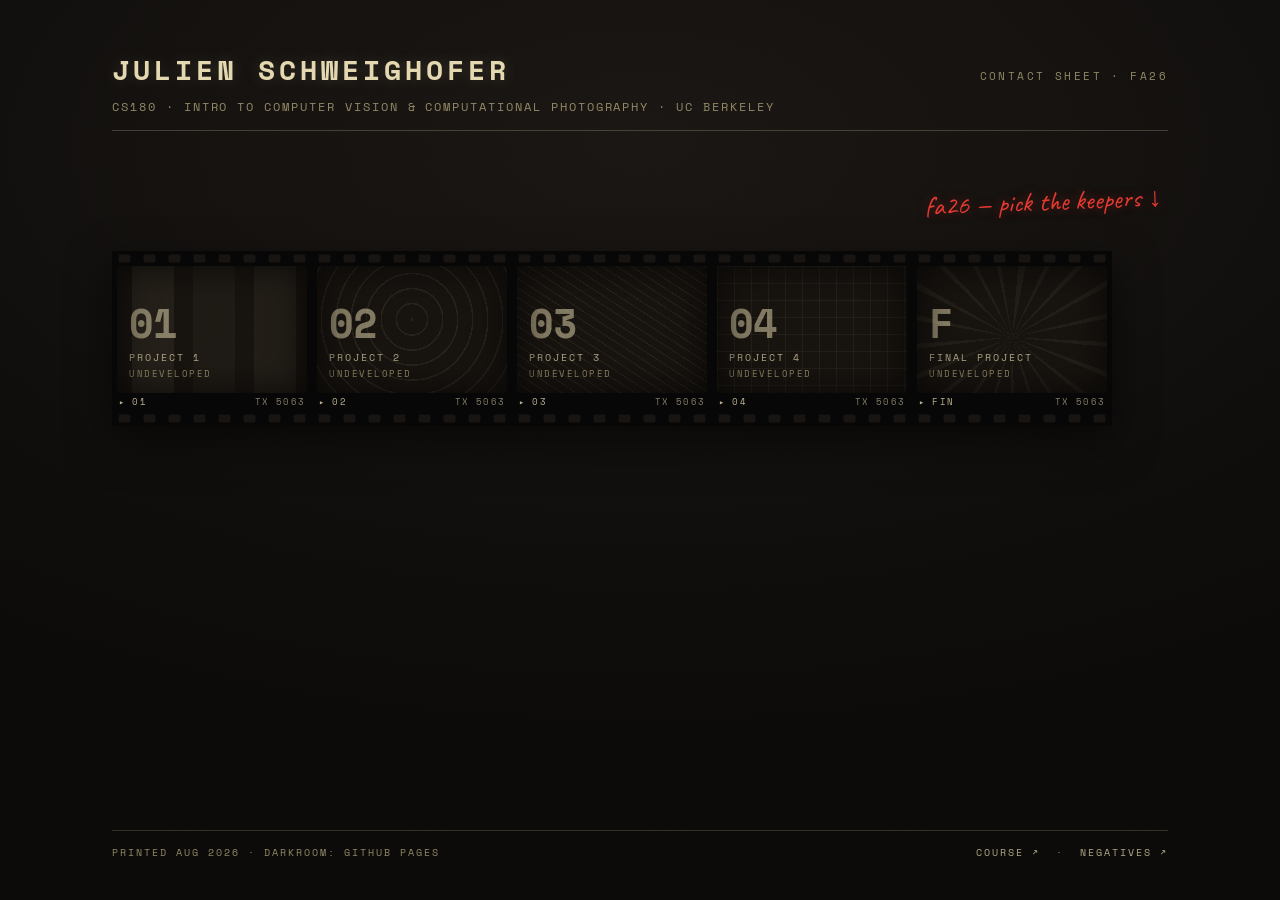
==== index.html @ dc03d8b8 "Add contact-sheet portfolio site for CS180 (landing + project placeholders) Co-Authored-By: Claude F" ====
<!doctype html>
<html lang="en">
<head>
<meta charset="utf-8">
<meta name="viewport" content="width=device-width, initial-scale=1">
<title>Julien Schweighofer · CS180</title>
<meta name="description" content="CS180 — Intro to Computer Vision &amp; Computational Photography (UC Berkeley, Fall 2026). Project portfolio of Julien Schweighofer.">
<link rel="icon" href="data:image/svg+xml,%3Csvg xmlns='http://www.w3.org/2000/svg' viewBox='0 0 32 32'%3E%3Crect width='32' height='32' rx='5' fill='%230e0d0b'/%3E%3Crect x='5' y='9' width='22' height='15' rx='2' fill='none' stroke='%23e3d7ae' stroke-width='2'/%3E%3Ccircle cx='25.5' cy='7' r='3.6' fill='%23e2382f'/%3E%3C/svg%3E">
<link rel="preconnect" href="https://fonts.googleapis.com">
<link rel="preconnect" href="https://fonts.gstatic.com" crossorigin>
<link href="https://fonts.googleapis.com/css2?family=Caveat:wght@600&family=Space+Mono:ital,wght@0,400;0,700;1,400&display=swap" rel="stylesheet">
<link rel="stylesheet" href="assets/style.css">
</head>
<body class="home">
<div class="sheet">

  <header class="masthead">
    <div class="row1">
      <h1>Julien Schweighofer</h1>
      <span class="sheetno">Contact sheet · FA26</span>
    </div>
    <p class="course">CS180 · Intro to Computer Vision &amp; Computational Photography · UC Berkeley</p>
  </header>

  <span class="scrawl" aria-hidden="true">fa26 — pick the keepers ↓</span>

  <!-- To retitle a frame once a project releases, edit its .label text
       (and swap the .status from "Undeveloped" to e.g. "Developed Sep 12"). -->
  <nav class="strip" aria-label="Projects">

    <a class="frame f1" href="1/" aria-label="Project 1 writeup">
      <span class="rail" aria-hidden="true"></span>
      <span class="pic">
        <svg class="mark" viewBox="0 0 200 140" preserveAspectRatio="none" aria-hidden="true">
          <path pathLength="100" d="M99 13 C 150 6 189 30 187 66 C 185 105 149 129 97 127 C 47 125 11 103 13 65 C 15 30 55 19 110 15"/>
        </svg>
        <span class="meta">
          <span class="num">01</span>
          <span class="label">Project 1</span>
          <span class="status">Undeveloped</span>
        </span>
      </span>
      <span class="edgeline" aria-hidden="true"><b>▸ 01</b><span>TX&nbsp;5063</span></span>
      <span class="rail" aria-hidden="true"></span>
    </a>

    <a class="frame f2" href="2/" aria-label="Project 2 writeup">
      <span class="rail" aria-hidden="true"></span>
      <span class="pic">
        <svg class="mark" viewBox="0 0 200 140" preserveAspectRatio="none" aria-hidden="true">
          <path pathLength="100" d="M99 13 C 150 6 189 30 187 66 C 185 105 149 129 97 127 C 47 125 11 103 13 65 C 15 30 55 19 110 15"/>
        </svg>
        <span class="meta">
          <span class="num">02</span>
          <span class="label">Project 2</span>
          <span class="status">Undeveloped</span>
        </span>
      </span>
      <span class="edgeline" aria-hidden="true"><b>▸ 02</b><span>TX&nbsp;5063</span></span>
      <span class="rail" aria-hidden="true"></span>
    </a>

    <a class="frame f3" href="3/" aria-label="Project 3 writeup">
      <span class="rail" aria-hidden="true"></span>
      <span class="pic">
        <svg class="mark" viewBox="0 0 200 140" preserveAspectRatio="none" aria-hidden="true">
          <path pathLength="100" d="M99 13 C 150 6 189 30 187 66 C 185 105 149 129 97 127 C 47 125 11 103 13 65 C 15 30 55 19 110 15"/>
        </svg>
        <span class="meta">
          <span class="num">03</span>
          <span class="label">Project 3</span>
          <span class="status">Undeveloped</span>
        </span>
      </span>
      <span class="edgeline" aria-hidden="true"><b>▸ 03</b><span>TX&nbsp;5063</span></span>
      <span class="rail" aria-hidden="true"></span>
    </a>

    <a class="frame f4" href="4/" aria-label="Project 4 writeup">
      <span class="rail" aria-hidden="true"></span>
      <span class="pic">
        <svg class="mark" viewBox="0 0 200 140" preserveAspectRatio="none" aria-hidden="true">
          <path pathLength="100" d="M99 13 C 150 6 189 30 187 66 C 185 105 149 129 97 127 C 47 125 11 103 13 65 C 15 30 55 19 110 15"/>
        </svg>
        <span class="meta">
          <span class="num">04</span>
          <span class="label">Project 4</span>
          <span class="status">Undeveloped</span>
        </span>
      </span>
      <span class="edgeline" aria-hidden="true"><b>▸ 04</b><span>TX&nbsp;5063</span></span>
      <span class="rail" aria-hidden="true"></span>
    </a>

    <a class="frame ff" href="final/" aria-label="Final project writeup">
      <span class="rail" aria-hidden="true"></span>
      <span class="pic">
        <svg class="mark" viewBox="0 0 200 140" preserveAspectRatio="none" aria-hidden="true">
          <path pathLength="100" d="M99 13 C 150 6 189 30 187 66 C 185 105 149 129 97 127 C 47 125 11 103 13 65 C 15 30 55 19 110 15"/>
        </svg>
        <span class="meta">
          <span class="num">F</span>
          <span class="label">Final project</span>
          <span class="status">Undeveloped</span>
        </span>
      </span>
      <span class="edgeline" aria-hidden="true"><b>▸ FIN</b><span>TX&nbsp;5063</span></span>
      <span class="rail" aria-hidden="true"></span>
    </a>

  </nav>

  <footer>
    <span>Printed Aug 2026 · Darkroom: GitHub Pages</span>
    <span>
      <a href="https://cal-cs180.github.io/fa26/" rel="noopener">Course ↗</a>
      &nbsp;·&nbsp;
      <a href="https://github.com/redcurryeater/redcurryeater.github.io" rel="noopener">Negatives ↗</a>
    </span>
  </footer>

</div>
</body>
</html>
---- assets/style.css ----
/* ————————————————————————————————————————————————————————
   CS180 · contact sheet
   Negatives on a light table: film black, Kodak-cream edge
   print, Space Mono markings, one red china marker.
   ———————————————————————————————————————————————————————— */

:root {
  --table: #0b0a09;      /* the darkroom */
  --glow: #1a1613;       /* light-table glow */
  --film: #070606;       /* strip base */
  --neg: #16120e;        /* undeveloped frame */
  --neg-hot: #201a13;    /* frame under the loupe */
  --cream: #e3d7ae;      /* edge print */
  --cream-dim: #8f8563;
  --red: #e2382f;        /* china marker / safelight */
}

* { box-sizing: border-box; }
html { color-scheme: dark; }

body {
  margin: 0;
  min-height: 100vh;
  font: 400 15px/1.55 "Space Mono", "Courier New", monospace;
  color: var(--cream);
  background: var(--table) radial-gradient(120% 90% at 50% 16%, var(--glow), var(--table) 72%);
  background-attachment: fixed;
  overflow-x: hidden;
}

/* film grain, flickering */
body::after {
  content: "";
  position: fixed;
  inset: -60%;
  pointer-events: none;
  z-index: 99;
  background: url("data:image/svg+xml,%3Csvg xmlns='http://www.w3.org/2000/svg' width='240' height='240'%3E%3Cfilter id='n'%3E%3CfeTurbulence type='fractalNoise' baseFrequency='0.8' numOctaves='3' stitchTiles='stitch'/%3E%3CfeColorMatrix type='saturate' values='0'/%3E%3C/filter%3E%3Crect width='240' height='240' filter='url(%23n)'/%3E%3C/svg%3E");
  opacity: .13;
  mix-blend-mode: overlay;
  animation: grain .9s steps(1) infinite;
}

@keyframes grain {
  0%, 100% { transform: translate(0, 0); }
  13% { transform: translate(-2%, 3%); }
  25% { transform: translate(3%, -2%); }
  38% { transform: translate(-3%, -3%); }
  50% { transform: translate(2%, 2%); }
  63% { transform: translate(-2%, 1%); }
  75% { transform: translate(3%, 3%); }
  88% { transform: translate(-1%, -2%); }
}

::selection { background: var(--red); color: var(--table); }

a { color: inherit; text-decoration: none; }

.sheet {
  max-width: 1120px;
  margin: 0 auto;
  padding: clamp(22px, 4vw, 48px) clamp(16px, 3vw, 32px) 40px;
  display: flex;
  flex-direction: column;
  min-height: 100vh;
}

/* ——— masthead: film edge-print ——— */

.masthead {
  border-bottom: 1px solid rgba(227, 215, 174, .22);
  padding-bottom: 14px;
}

.masthead .row1 {
  display: flex;
  justify-content: space-between;
  align-items: baseline;
  gap: 8px 20px;
  flex-wrap: wrap;
}

h1 {
  margin: 0;
  font-size: clamp(19px, 2.6vw, 28px);
  font-weight: 700;
  letter-spacing: .14em;
  text-transform: uppercase;
  text-shadow: 0 0 16px rgba(227, 215, 174, .18);
}

h1 a:hover { color: var(--red); }

.sheetno {
  font-size: 11px;
  letter-spacing: .22em;
  text-transform: uppercase;
  color: var(--cream-dim);
  white-space: nowrap;
}

.course {
  margin: 7px 0 0;
  font-size: 11.5px;
  letter-spacing: .17em;
  text-transform: uppercase;
  color: var(--cream-dim);
}

/* ——— red grease-pencil scrawl ——— */

.scrawl {
  font-family: Caveat, cursive;
  font-size: clamp(21px, 2.4vw, 27px);
  line-height: 1.1;
  color: var(--red);
  text-shadow: 0 0 12px rgba(226, 56, 47, .35);
}

.home .scrawl {
  display: block;
  margin: clamp(30px, 8vh, 80px) 6px 12px;
  text-align: right;
  transform: rotate(-2.2deg);
}

/* ——— the strip ——— */

.strip {
  display: flex;
  flex-wrap: wrap;
  row-gap: 28px;
  column-gap: 0;
  margin: 6px 0 56px;
  filter: drop-shadow(0 16px 22px rgba(0, 0, 0, .55));
}

.frame {
  display: block;
  width: clamp(148px, 18vw, 200px);
  background: var(--film);
  position: relative;
}

.frame:focus-visible {
  outline: 1px dashed rgba(226, 56, 47, .7);
  outline-offset: 4px;
}

/* sprocket rails */
.rail {
  display: block;
  height: 15px;
  background-color: var(--film);
  background-image: url("data:image/svg+xml,%3Csvg xmlns='http://www.w3.org/2000/svg' width='25' height='15' viewBox='0 0 25 15'%3E%3Crect x='6.5' y='3.5' width='12' height='8' rx='2' fill='%23171310'/%3E%3C/svg%3E");
  background-repeat: repeat-x;
  background-position: left center;
  background-size: 25px 15px;
}

/* edge-print band under the image */
.edgeline {
  display: flex;
  justify-content: space-between;
  align-items: center;
  gap: 6px;
  padding: 2px 7px 3px;
  background: var(--film);
  font-size: 8.5px;
  letter-spacing: .14em;
  text-transform: uppercase;
  color: rgba(227, 215, 174, .55);
  white-space: nowrap;
}

.edgeline b { font-weight: 400; color: rgba(227, 215, 174, .8); }

/* the image area */
.pic {
  position: relative;
  display: flex;
  flex-direction: column;
  justify-content: flex-end;
  aspect-ratio: 3 / 2;
  margin: 0 5px;
  background: var(--neg);
  border-radius: 2px;
  overflow: hidden;
  transition: background .35s ease;
}

/* latent image, one per frame */
.pic::before {
  content: "";
  position: absolute;
  inset: 0;
  opacity: .15;
  transition: opacity .35s ease;
}

.f1 .pic::before {
  background: linear-gradient(90deg,
    transparent 0 8%, rgba(227, 215, 174, .42) 8% 30%,
    transparent 30% 40%, rgba(227, 215, 174, .24) 40% 62%,
    transparent 62% 72%, rgba(227, 215, 174, .34) 72% 94%,
    transparent 94%);
}

.f2 .pic::before {
  background: repeating-radial-gradient(circle at 50% 42%,
    rgba(227, 215, 174, .5) 0 1.5px, transparent 1.5px 15px);
}

.f3 .pic::before {
  background: repeating-linear-gradient(33deg,
    rgba(227, 215, 174, .45) 0 1px, transparent 1px 8px);
}

.f4 .pic::before {
  background:
    linear-gradient(rgba(227, 215, 174, .4) 1px, transparent 1px),
    linear-gradient(90deg, rgba(227, 215, 174, .4) 1px, transparent 1px);
  background-size: 17px 17px;
}

.ff .pic::before {
  background: repeating-conic-gradient(from 8deg at 50% 56%,
    rgba(227, 215, 174, .34) 0 3deg, transparent 3deg 17deg);
}

/* vignette */
.pic::after {
  content: "";
  position: absolute;
  inset: 0;
  pointer-events: none;
  box-shadow: inset 0 0 30px 6px rgba(0, 0, 0, .55);
}

.meta {
  position: relative;
  padding: 10px 12px 12px;
}

.num {
  display: block;
  font-size: clamp(30px, 3.4vw, 40px);
  font-weight: 700;
  line-height: 1;
  color: rgba(227, 215, 174, .5);
  transition: color .35s ease;
}

.label {
  display: block;
  margin-top: 7px;
  font-size: 10px;
  letter-spacing: .2em;
  text-transform: uppercase;
  color: rgba(227, 215, 174, .72);
}

.status {
  display: block;
  margin-top: 2px;
  font-size: 8.5px;
  letter-spacing: .18em;
  text-transform: uppercase;
  color: var(--cream-dim);
  transition: color .35s ease;
}

/* china-marker circle, drawn on hover */
.mark {
  position: absolute;
  inset: 3% 2%;
  width: 96%;
  height: 94%;
  overflow: visible;
  pointer-events: none;
  transform: rotate(-3deg);
  z-index: 3;
}

.mark path {
  fill: none;
  stroke: var(--red);
  stroke-width: 4.5px;
  stroke-linecap: round;
  vector-effect: non-scaling-stroke;
  stroke-dasharray: 100 100;
  stroke-dashoffset: 100;
  opacity: 0;
  filter: drop-shadow(0 0 6px rgba(226, 56, 47, .4));
  transition: stroke-dashoffset .5s ease, opacity .25s linear;
}

.frame:hover .pic,
.frame:focus-visible .pic { background: var(--neg-hot); }

.frame:hover .pic::before,
.frame:focus-visible .pic::before { opacity: .4; }

.frame:hover .num,
.frame:focus-visible .num { color: var(--cream); }

.frame:hover .status,
.frame:focus-visible .status { color: var(--red); }

.frame:hover .mark path,
.frame:focus-visible .mark path { stroke-dashoffset: 0; opacity: .92; }

/* ——— footer ——— */

footer {
  margin-top: auto;
  padding-top: 14px;
  border-top: 1px solid rgba(227, 215, 174, .18);
  display: flex;
  flex-wrap: wrap;
  gap: 8px 26px;
  justify-content: space-between;
  font-size: 10px;
  letter-spacing: .2em;
  text-transform: uppercase;
  color: var(--cream-dim);
}

footer a { color: rgba(227, 215, 174, .75); }
footer a:hover { color: var(--red); }

/* ——— project pages ——— */

.framepage h1 { font-size: 15px; letter-spacing: .18em; }

.back {
  display: inline-block;
  margin: 26px 0 30px;
  font-size: 11px;
  letter-spacing: .18em;
  text-transform: uppercase;
  color: var(--cream-dim);
}

.back:hover { color: var(--red); }

.framemeta {
  margin: 0 0 4px;
  font-size: 10.5px;
  letter-spacing: .2em;
  text-transform: uppercase;
  color: var(--cream-dim);
}

.framemeta b { font-weight: 400; color: var(--red); }

.frametitle {
  margin: 4px 0 30px;
  font-size: clamp(24px, 4vw, 34px);
  font-weight: 700;
  letter-spacing: .1em;
  text-transform: uppercase;
}

/* the single undeveloped plate */
.plate {
  max-width: 720px;
  filter: drop-shadow(0 16px 22px rgba(0, 0, 0, .55));
}

.plate .pic {
  justify-content: center;
  margin: 0 6px;
}

.dev {
  position: relative;
  text-align: center;
  padding: 24px;
}

.devline { margin: 0; font-size: 15px; color: rgba(227, 215, 174, .85); }

.devsub {
  margin: 10px auto 0;
  max-width: 40ch;
  font-size: 10.5px;
  letter-spacing: .12em;
  text-transform: uppercase;
  color: var(--cream-dim);
}

.dev .scrawl {
  display: inline-block;
  margin-top: 18px;
  transform: rotate(-3deg);
}

/* ——— writeup defaults, for when the frames develop ——— */

.writeup { max-width: 72ch; margin: 36px 0 56px; }

.writeup h2 {
  margin: 38px 0 12px;
  font-size: 17px;
  letter-spacing: .14em;
  text-transform: uppercase;
  border-bottom: 1px solid rgba(227, 215, 174, .2);
  padding-bottom: 6px;
}

.writeup h3 {
  margin: 26px 0 8px;
  font-size: 13.5px;
  letter-spacing: .12em;
  text-transform: uppercase;
  color: rgba(227, 215, 174, .85);
}

.writeup p { margin: 0 0 14px; color: rgba(227, 215, 174, .78); }

.writeup a {
  color: var(--cream);
  text-decoration: underline;
  text-underline-offset: 3px;
}

.writeup a:hover { color: var(--red); }

.writeup img {
  display: block;
  max-width: 100%;
  border: 1px solid rgba(227, 215, 174, .18);
  background: var(--film);
}

.writeup figure { margin: 24px 0; }

.writeup figcaption {
  margin-top: 8px;
  font-size: 10.5px;
  letter-spacing: .14em;
  text-transform: uppercase;
  color: var(--cream-dim);
}

.writeup code {
  background: rgba(227, 215, 174, .08);
  padding: 1px 5px;
  font-family: inherit;
}

/* ——— small screens ——— */

@media (max-width: 560px) {
  .frame { width: clamp(148px, 44vw, 240px); }
  .home .scrawl { text-align: left; transform: rotate(-1.6deg); }
}

@media (max-width: 660px) {
  .sheetno { display: none; }
}

@media (prefers-reduced-motion: reduce) {
  body::after { animation: none; }
  .pic, .pic::before, .num, .status, .mark path { transition: none; }
}
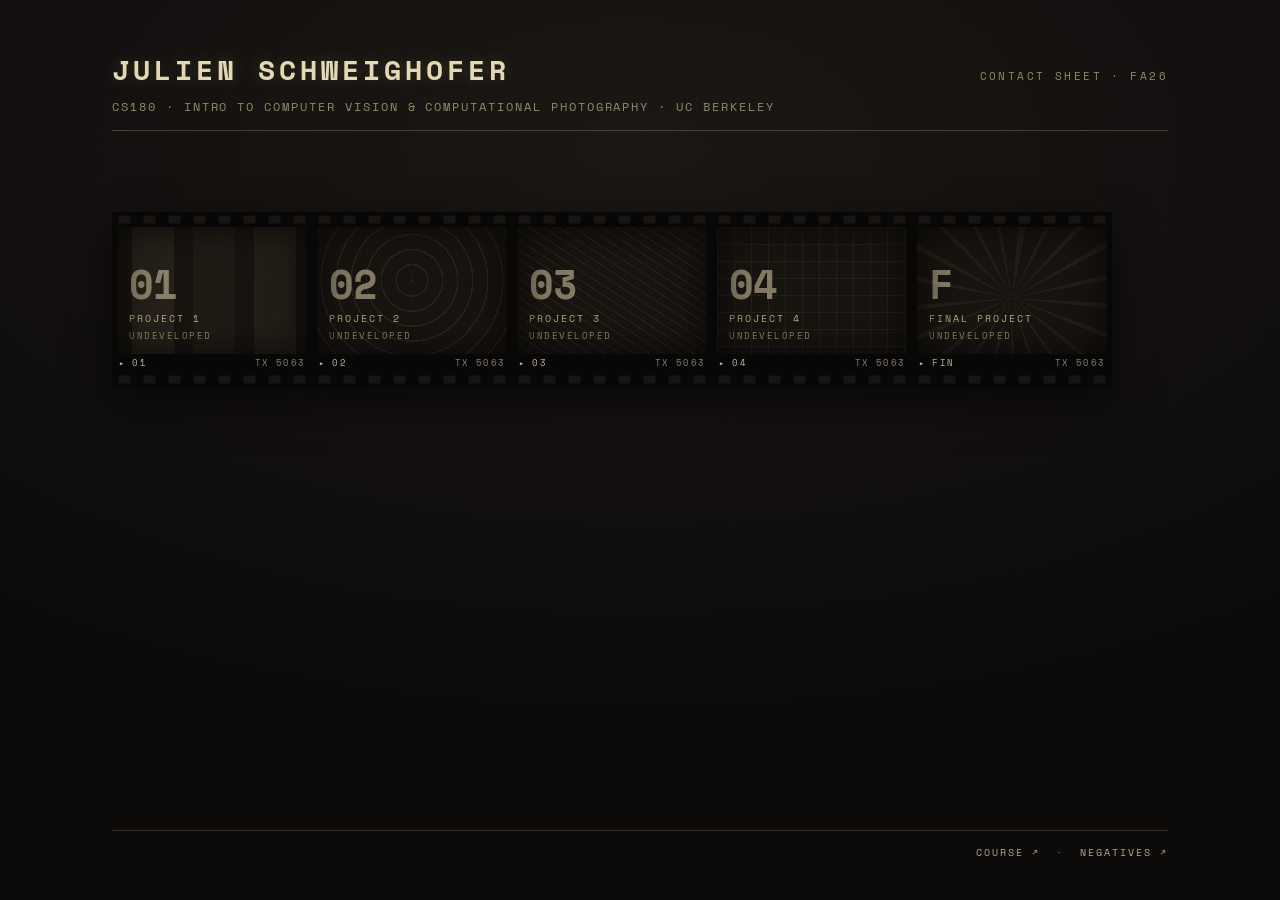
==== commit 4c1d3d2c: "" ====
--- a/index.html
+++ b/index.html
@@ -8,7 +8,7 @@
 <link rel="icon" href="data:image/svg+xml,%3Csvg xmlns='http://www.w3.org/2000/svg' viewBox='0 0 32 32'%3E%3Crect width='32' height='32' rx='5' fill='%230e0d0b'/%3E%3Crect x='5' y='9' width='22' height='15' rx='2' fill='none' stroke='%23e3d7ae' stroke-width='2'/%3E%3Ccircle cx='25.5' cy='7' r='3.6' fill='%23e2382f'/%3E%3C/svg%3E">
 <link rel="preconnect" href="https://fonts.googleapis.com">
 <link rel="preconnect" href="https://fonts.gstatic.com" crossorigin>
-<link href="https://fonts.googleapis.com/css2?family=Caveat:wght@600&family=Space+Mono:ital,wght@0,400;0,700;1,400&display=swap" rel="stylesheet">
+<link href="https://fonts.googleapis.com/css2?family=Space+Mono:ital,wght@0,400;0,700;1,400&display=swap" rel="stylesheet">
 <link rel="stylesheet" href="assets/style.css">
 </head>
 <body class="home">
@@ -22,7 +22,6 @@
     <p class="course">CS180 · Intro to Computer Vision &amp; Computational Photography · UC Berkeley</p>
   </header>
 
-  <span class="scrawl" aria-hidden="true">fa26 — pick the keepers ↓</span>
 
   <!-- To retitle a frame once a project releases, edit its .label text
        (and swap the .status from "Undeveloped" to e.g. "Developed Sep 12"). -->
@@ -111,7 +110,6 @@
   </nav>
 
   <footer>
-    <span>Printed Aug 2026 · Darkroom: GitHub Pages</span>
     <span>
       <a href="https://cal-cs180.github.io/fa26/" rel="noopener">Course ↗</a>
       &nbsp;·&nbsp;
--- a/assets/style.css
+++ b/assets/style.css
@@ -107,23 +107,6 @@
   color: var(--cream-dim);
 }
 
-/* ——— red grease-pencil scrawl ——— */
-
-.scrawl {
-  font-family: Caveat, cursive;
-  font-size: clamp(21px, 2.4vw, 27px);
-  line-height: 1.1;
-  color: var(--red);
-  text-shadow: 0 0 12px rgba(226, 56, 47, .35);
-}
-
-.home .scrawl {
-  display: block;
-  margin: clamp(30px, 8vh, 80px) 6px 12px;
-  text-align: right;
-  transform: rotate(-2.2deg);
-}
-
 /* ——— the strip ——— */
 
 .strip {
@@ -131,7 +114,7 @@
   flex-wrap: wrap;
   row-gap: 28px;
   column-gap: 0;
-  margin: 6px 0 56px;
+  margin: clamp(38px, 9vh, 92px) 0 56px;
   filter: drop-shadow(0 16px 22px rgba(0, 0, 0, .55));
 }
 
@@ -319,7 +302,7 @@
   display: flex;
   flex-wrap: wrap;
   gap: 8px 26px;
-  justify-content: space-between;
+  justify-content: flex-end;
   font-size: 10px;
   letter-spacing: .2em;
   text-transform: uppercase;
@@ -390,12 +373,6 @@
   color: var(--cream-dim);
 }
 
-.dev .scrawl {
-  display: inline-block;
-  margin-top: 18px;
-  transform: rotate(-3deg);
-}
-
 /* ——— writeup defaults, for when the frames develop ——— */
 
 .writeup { max-width: 72ch; margin: 36px 0 56px; }
@@ -454,7 +431,6 @@
 
 @media (max-width: 560px) {
   .frame { width: clamp(148px, 44vw, 240px); }
-  .home .scrawl { text-align: left; transform: rotate(-1.6deg); }
 }
 
 @media (max-width: 660px) {
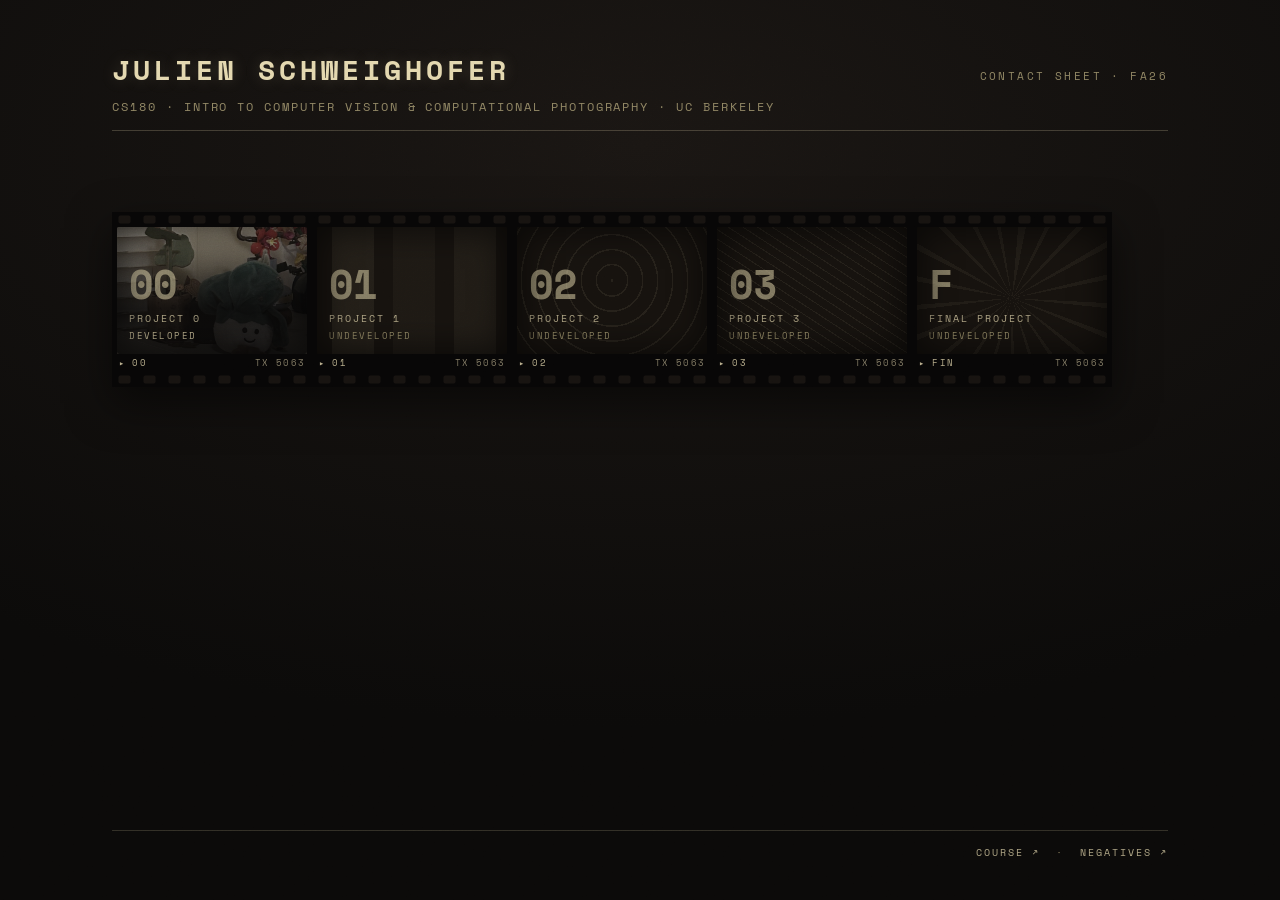
==== commit 301927db: "Add Project 0 (Becoming Friends with Your Camera); renumber placeholders to 1-3 Co-Authored-By: Clau" ====
--- a/index.html
+++ b/index.html
@@ -26,6 +26,23 @@
   <!-- To retitle a frame once a project releases, edit its .label text
        (and swap the .status from "Undeveloped" to e.g. "Developed Sep 12"). -->
   <nav class="strip" aria-label="Projects">
+
+    <a class="frame p0 has-shot" href="0/" aria-label="Project 0 writeup">
+      <span class="rail" aria-hidden="true"></span>
+      <span class="pic">
+        <img class="shot" src="0/media/thumb.jpg" alt="">
+        <svg class="mark" viewBox="0 0 200 140" preserveAspectRatio="none" aria-hidden="true">
+          <path pathLength="100" d="M99 13 C 150 6 189 30 187 66 C 185 105 149 129 97 127 C 47 125 11 103 13 65 C 15 30 55 19 110 15"/>
+        </svg>
+        <span class="meta">
+          <span class="num">00</span>
+          <span class="label">Project 0</span>
+          <span class="status">Developed</span>
+        </span>
+      </span>
+      <span class="edgeline" aria-hidden="true"><b>▸ 00</b><span>TX&nbsp;5063</span></span>
+      <span class="rail" aria-hidden="true"></span>
+    </a>
 
     <a class="frame f1" href="1/" aria-label="Project 1 writeup">
       <span class="rail" aria-hidden="true"></span>
@@ -75,22 +92,6 @@
       <span class="rail" aria-hidden="true"></span>
     </a>
 
-    <a class="frame f4" href="4/" aria-label="Project 4 writeup">
-      <span class="rail" aria-hidden="true"></span>
-      <span class="pic">
-        <svg class="mark" viewBox="0 0 200 140" preserveAspectRatio="none" aria-hidden="true">
-          <path pathLength="100" d="M99 13 C 150 6 189 30 187 66 C 185 105 149 129 97 127 C 47 125 11 103 13 65 C 15 30 55 19 110 15"/>
-        </svg>
-        <span class="meta">
-          <span class="num">04</span>
-          <span class="label">Project 4</span>
-          <span class="status">Undeveloped</span>
-        </span>
-      </span>
-      <span class="edgeline" aria-hidden="true"><b>▸ 04</b><span>TX&nbsp;5063</span></span>
-      <span class="rail" aria-hidden="true"></span>
-    </a>
-
     <a class="frame ff" href="final/" aria-label="Final project writeup">
       <span class="rail" aria-hidden="true"></span>
       <span class="pic">
--- a/assets/style.css
+++ b/assets/style.css
@@ -211,6 +211,30 @@
     rgba(227, 215, 174, .34) 0 3deg, transparent 3deg 17deg);
 }
 
+/* developed frames: the photo shows through */
+.pic .shot {
+  position: absolute;
+  inset: 0;
+  width: 100%;
+  height: 100%;
+  object-fit: cover;
+  opacity: .58;
+  filter: saturate(.75) contrast(.96);
+  transition: opacity .35s ease, filter .35s ease;
+}
+
+.has-shot .pic::before { content: none; }
+
+.has-shot .meta {
+  background: linear-gradient(180deg, rgba(7, 6, 6, 0), rgba(7, 6, 6, .82) 62%);
+  padding-top: 30px;
+}
+
+.has-shot .status { color: rgba(227, 215, 174, .8); }
+
+.frame:hover .shot,
+.frame:focus-visible .shot { opacity: 1; filter: saturate(1) contrast(1); }
+
 /* vignette */
 .pic::after {
   content: "";
@@ -345,6 +369,14 @@
   text-transform: uppercase;
 }
 
+.subtitle {
+  margin: -22px 0 34px;
+  font-size: 11.5px;
+  letter-spacing: .17em;
+  text-transform: uppercase;
+  color: var(--cream-dim);
+}
+
 /* the single undeveloped plate */
 .plate {
   max-width: 720px;
@@ -427,10 +459,28 @@
   font-family: inherit;
 }
 
+.writeup > h2:first-child { margin-top: 0; }
+
+/* side-by-side comparison figures */
+.writeup .row2,
+.writeup .row3 { display: grid; gap: 14px; margin: 24px 0; }
+.writeup .row2 { grid-template-columns: repeat(2, 1fr); }
+.writeup .row3 { grid-template-columns: repeat(3, 1fr); }
+.writeup .row2 figure,
+.writeup .row3 figure { margin: 0; }
+
+.writeup .fig-narrow img { max-width: 460px; margin: 0 auto; }
+.writeup .fig-narrow figcaption { text-align: center; }
+
 /* ——— small screens ——— */
 
 @media (max-width: 560px) {
   .frame { width: clamp(148px, 44vw, 240px); }
+}
+
+@media (max-width: 640px) {
+  .writeup .row2,
+  .writeup .row3 { grid-template-columns: 1fr; }
 }
 
 @media (max-width: 660px) {
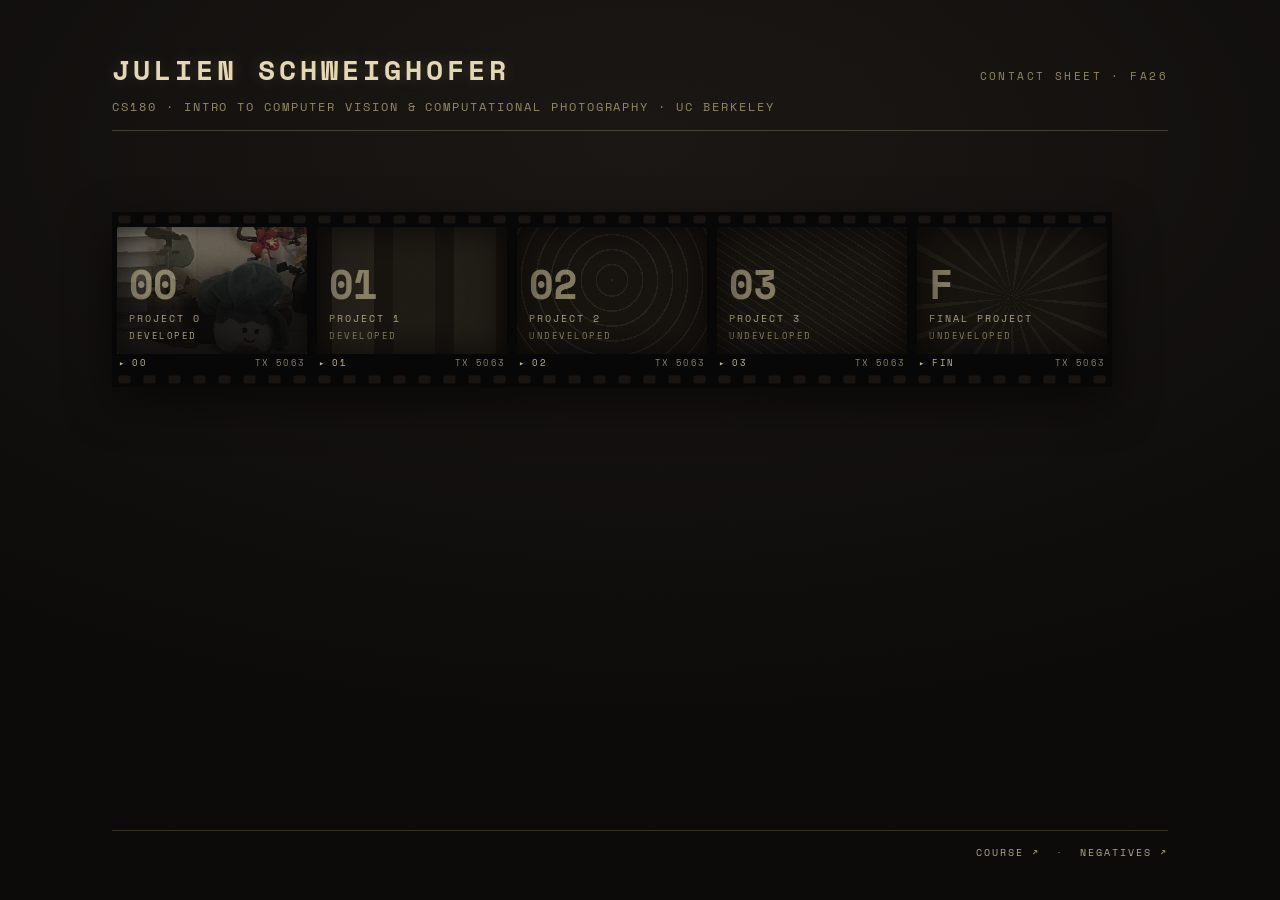
==== commit dd3ebc91: "project 1" ====
--- a/index.html
+++ b/index.html
@@ -53,7 +53,7 @@
         <span class="meta">
           <span class="num">01</span>
           <span class="label">Project 1</span>
-          <span class="status">Undeveloped</span>
+          <span class="status">Developed</span>
         </span>
       </span>
       <span class="edgeline" aria-hidden="true"><b>▸ 01</b><span>TX&nbsp;5063</span></span>
@@ -92,7 +92,7 @@
       <span class="rail" aria-hidden="true"></span>
     </a>
 
-    <a class="frame ff" href="final/" aria-label="Final project writeup">
+    <a class="frame ff" href="4/" aria-label="Final project writeup">
       <span class="rail" aria-hidden="true"></span>
       <span class="pic">
         <svg class="mark" viewBox="0 0 200 140" preserveAspectRatio="none" aria-hidden="true">
--- a/assets/style.css
+++ b/assets/style.css
@@ -426,7 +426,7 @@
   color: rgba(227, 215, 174, .85);
 }
 
-.writeup p { margin: 0 0 14px; color: rgba(227, 215, 174, .78); }
+.writeup p { margin: 0 0 14px; font-size: 13.5px; color: rgba(227, 215, 174, .78); }
 
 .writeup a {
   color: var(--cream);
@@ -491,3 +491,43 @@
   body::after { animation: none; }
   .pic, .pic::before, .num, .status, .mark path { transition: none; }
 }
+
+/* offsets table */
+.writeup table {
+  width: 100%;
+  margin: 24px 0;
+  border-collapse: collapse;
+  font-size: 13px;
+}
+
+.writeup th,
+.writeup td {
+  padding: 7px 10px;
+  text-align: left;
+  border-bottom: 1px solid rgba(227, 215, 174, .14);
+}
+
+.writeup th {
+  font-size: 10.5px;
+  font-weight: 700;
+  letter-spacing: .14em;
+  text-transform: uppercase;
+  color: var(--cream-dim);
+  border-bottom-color: rgba(227, 215, 174, .3);
+}
+
+.writeup td { color: rgba(227, 215, 174, .78); }
+.writeup td:first-child { color: var(--cream); }
+.writeup tbody tr:hover td { background: rgba(227, 215, 174, .04); }
+
+.writeup .tablewrap { overflow-x: auto; }
+
+/* offsets under a figure caption — a step down from the title */
+.writeup figcaption .offs {
+  display: block;
+  margin-top: 3px;
+  font-size: 9px;
+  letter-spacing: .1em;
+  text-transform: none;
+  color: rgba(227, 215, 174, .45);
+}
